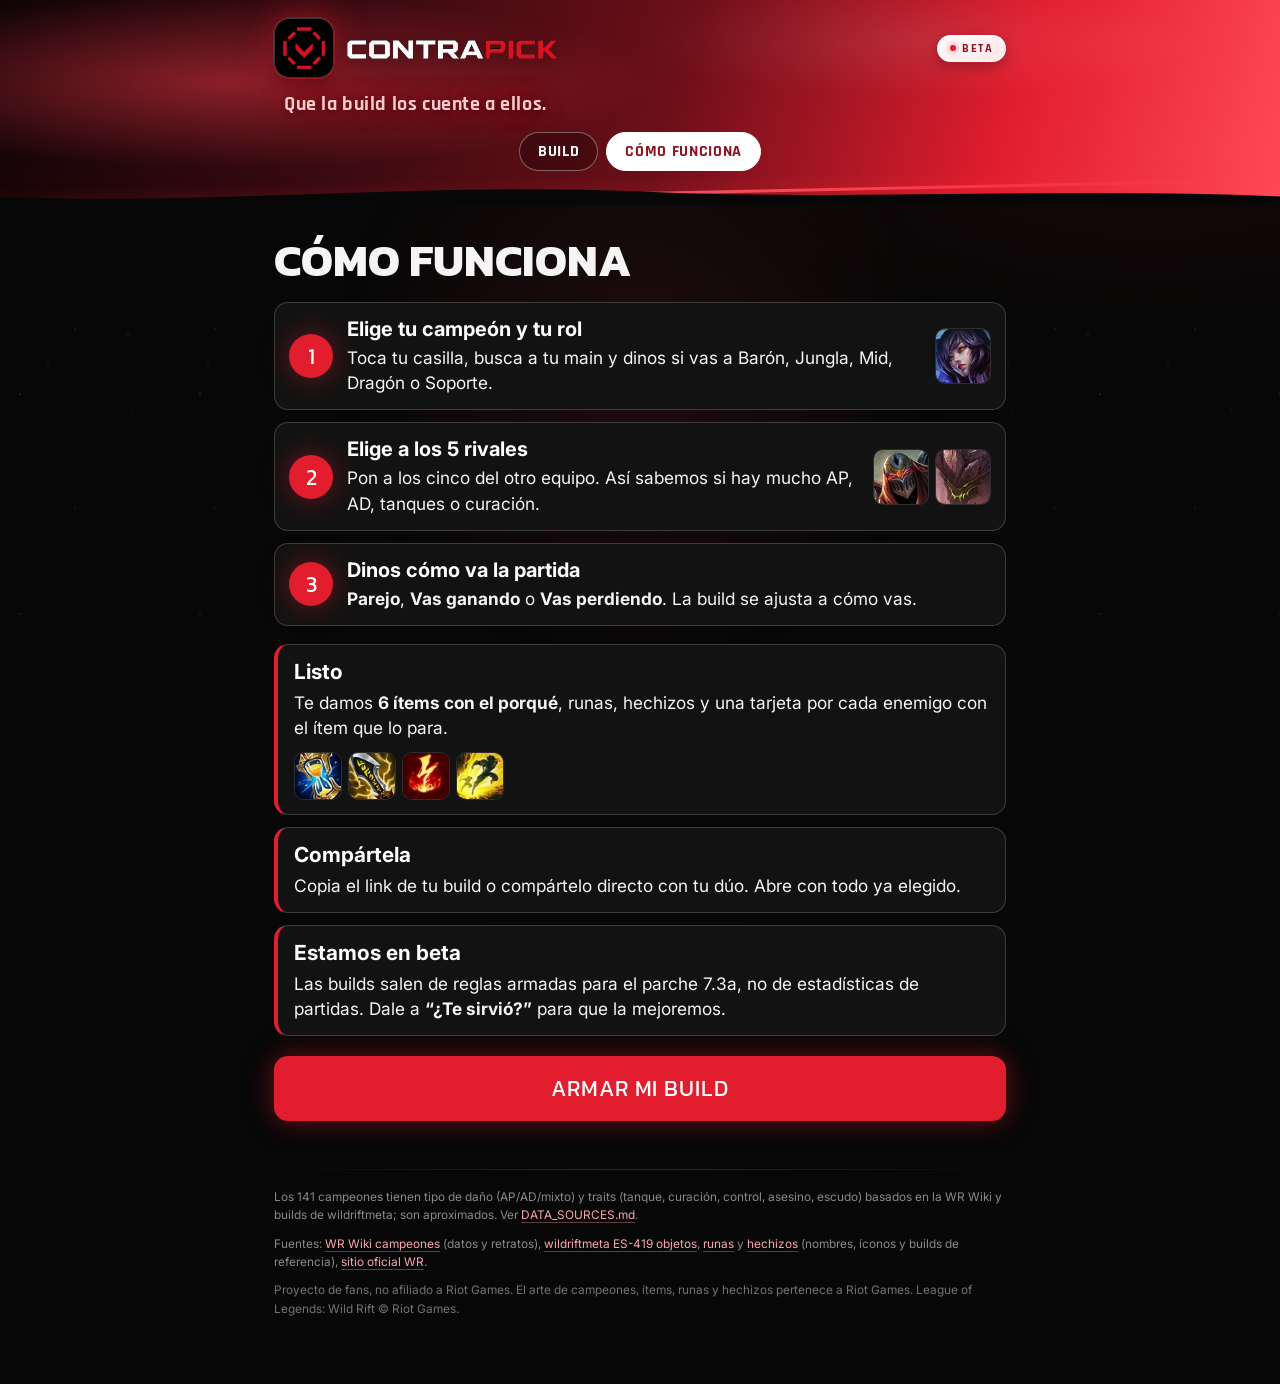
==== como-funciona.html @ b607a95c "Página Cómo funciona + tabs Build/Cómo funciona en el header (styles v=25)" ====
<!DOCTYPE html>
<html lang="es-MX">
<head>
  <meta charset="utf-8" />
  <meta name="viewport" content="width=device-width, initial-scale=1" />
  <meta name="description" content="Contrapick: builds, runas y hechizos según tus 5 enemigos. Proyecto de fans, no afiliado a Riot Games." />
  <meta name="theme-color" content="#070707" />
  <meta property="og:title" content="Contrapick — tu build contra los 5" />
  <meta property="og:description" content="Elige tu campeón y los 5 enemigos y te damos objetos, runas y hechizos explicados. Proyecto de fans, no afiliado a Riot Games." />
  <meta property="og:url" content="https://chicas16.github.io/contrapick/como-funciona.html" />
  <meta property="og:type" content="website" />
  <meta property="og:locale" content="es_MX" />
  <meta property="og:image" content="https://chicas16.github.io/contrapick/assets/og-image.png" />
  <meta property="og:image:width" content="1200" />
  <meta property="og:image:height" content="630" />
  <meta name="twitter:card" content="summary_large_image" />
  <meta name="twitter:title" content="Contrapick — tu build contra los 5" />
  <meta name="twitter:description" content="Elige tu campeón y los 5 enemigos y te damos objetos, runas y hechizos explicados. Proyecto de fans, no afiliado a Riot Games." />
  <meta name="twitter:image" content="https://chicas16.github.io/contrapick/assets/og-image.png" />
  <title>Cómo funciona — Contrapick</title>
  <link rel="icon" href="assets/icon-mira-32.png" type="image/png" sizes="32x32" />
  <link rel="apple-touch-icon" href="assets/icon-mira-180.png" sizes="180x180" />
  <link rel="icon" href="assets/icon-mira-512.png" type="image/png" sizes="512x512" />
  <link rel="stylesheet" href="styles.css?v=25" />
</head>
<body>
  <div class="ambient-bg" aria-hidden="true">
    <div class="ambient-bg__glow"></div>
    <div class="ambient-bg__grid"></div>
    <div class="ambient-bg__drift"></div>
  </div>
  <header class="site-header">
    <div class="wrap header-top">
      <a class="brand" href="./" aria-label="Contrapick inicio">
        <img class="brand-mark" src="assets/icon-mira-180.png" width="56" height="56" alt="" />
        <img class="brand-wordmark" src="assets/wordmark-contrapick.png" width="280" height="79" alt="CONTRAPICK" />
      </a>
      <span class="beta">beta</span>
    </div>
    <p class="wrap slogan">Que la build los cuente a ellos.</p>
    <nav class="wrap tabs" aria-label="Secciones">
      <a class="tab" href="index.html">Build</a>
      <a class="tab tab--active" href="como-funciona.html" aria-current="page">Cómo funciona</a>
    </nav>
    <div class="header-wave" aria-hidden="true"></div>
  </header>

  <div class="wrap">
    <main class="how">
      <h1 class="how__title">Cómo funciona</h1>

      <ol class="how__steps">
        <li class="how__step">
          <span class="how__num" aria-hidden="true">1</span>
          <div class="how__step-body">
            <h2 class="how__step-title">Elige tu campeón y tu rol</h2>
            <p class="how__step-text">Toca tu casilla, busca a tu main y dinos si vas a Barón, Jungla, Mid, Dragón o Soporte.</p>
          </div>
          <img class="how__img" src="assets/champions/ahri.webp" width="56" height="56" alt="Ahri" loading="lazy" />
        </li>
        <li class="how__step">
          <span class="how__num" aria-hidden="true">2</span>
          <div class="how__step-body">
            <h2 class="how__step-title">Elige a los 5 rivales</h2>
            <p class="how__step-text">Pon a los cinco del otro equipo. Así sabemos si hay mucho AP, AD, tanques o curación.</p>
          </div>
          <span class="how__imgs">
            <img class="how__img" src="assets/champions/zed.webp" width="56" height="56" alt="Zed" loading="lazy" />
            <img class="how__img" src="assets/champions/malphite.webp" width="56" height="56" alt="Malphite" loading="lazy" />
          </span>
        </li>
        <li class="how__step">
          <span class="how__num" aria-hidden="true">3</span>
          <div class="how__step-body">
            <h2 class="how__step-title">Dinos cómo va la partida</h2>
            <p class="how__step-text"><strong>Parejo</strong>, <strong>Vas ganando</strong> o <strong>Vas perdiendo</strong>. La build se ajusta a cómo vas.</p>
          </div>
        </li>
      </ol>

      <section class="how__block how__block--done" aria-labelledby="how-listo">
        <h2 id="how-listo" class="how__block-title">Listo</h2>
        <p>Te damos <strong>6 ítems con el porqué</strong>, runas, hechizos y una tarjeta por cada enemigo con el ítem que lo para.</p>
        <div class="how__icons">
          <img class="how__img" src="assets/items/zhonyas-hourglass.webp" width="48" height="48" alt="Reloj de Arena de Zhonya" loading="lazy" />
          <img class="how__img" src="assets/items/infinity-edge.webp" width="48" height="48" alt="Filo del Infinito" loading="lazy" />
          <img class="how__img" src="assets/runes/electrocute.webp" width="48" height="48" alt="Electrocutar" loading="lazy" />
          <img class="how__img" src="assets/spells/flash.webp" width="48" height="48" alt="Destello" loading="lazy" />
        </div>
      </section>

      <section class="how__block" aria-labelledby="how-share">
        <h2 id="how-share" class="how__block-title">Compártela</h2>
        <p>Copia el link de tu build o compártelo directo con tu dúo. Abre con todo ya elegido.</p>
      </section>

      <section class="how__block" aria-labelledby="how-beta">
        <h2 id="how-beta" class="how__block-title">Estamos en beta</h2>
        <p>Las builds salen de reglas armadas para el parche 7.3a, no de estadísticas de partidas. Dale a <strong>“¿Te sirvió?”</strong> para que la mejoremos.</p>
      </section>

      <a class="how__cta" href="index.html">Armar mi build</a>
    </main>

    <footer>
      <p>Los 141 campeones tienen tipo de daño (AP/AD/mixto) y traits (tanque, curación, control, asesino, escudo) basados en la WR Wiki y builds de wildriftmeta; son aproximados. Ver <a href="DATA_SOURCES.md">DATA_SOURCES.md</a>.</p>
      <p>Fuentes: <a href="https://wiki.leagueoflegends.com/en-us/WR:Champion" rel="noopener">WR Wiki campeones</a> (datos y retratos),
        <a href="https://www.wildriftmeta.com/es-419/items/" rel="noopener">wildriftmeta ES-419 objetos</a>, <a href="https://www.wildriftmeta.com/es-419/runes/" rel="noopener">runas</a> y <a href="https://www.wildriftmeta.com/es-419/summoner-spells/" rel="noopener">hechizos</a> (nombres, íconos y builds de referencia),
        <a href="https://wildrift.leagueoflegends.com/en-us/champions/" rel="noopener">sitio oficial WR</a>.</p>
      <p>Proyecto de fans, no afiliado a Riot Games. El arte de campeones, ítems, runas y hechizos pertenece a Riot Games. League of Legends: Wild Rift © Riot Games.</p>
    </footer>
  </div>
</body>
</html>
---- styles.css ----
@import url("https://fonts.googleapis.com/css2?family=Kanit:wght@600;700;800&family=Rajdhani:wght@600;700&family=Inter:wght@400;500;600;700&display=swap");

:root {
  --bg: #070707;
  --card: #121212;
  --card2: #1a1a1a;
  --ink: #f5f5f5;
  --muted: #a3a3a3;
  --red: #e11d2e;
  --red-bright: #ff3b4a;
  --red-deep: #8a1520;
  --red-darker: #5c0e16;
  --teal: #2dd4bf;
  --teal-dim: rgba(45, 212, 191, 0.35);
  --you: #e8f7f5;
  --line: rgba(255, 255, 255, 0.12);
  --line-strong: rgba(255, 255, 255, 0.18);
  --ap: #c4b5fd;
  --ad: #fdba74;
  --good: #34d399;
  --warn: #fbbf24;
  --radius: 14px;
  --glow-red: 0 0 28px rgba(225, 29, 46, 0.45);
  --font-display: "Rajdhani", "Segoe UI", system-ui, -apple-system, Roboto, sans-serif;
  --font-brand: "Kanit", "Segoe UI", system-ui, sans-serif;
  --font-body: "Inter", system-ui, -apple-system, "Segoe UI", Roboto, sans-serif;
  --font: var(--font-body);
}

* { box-sizing: border-box; }
[hidden] { display: none !important; }

html, body {
  margin: 0;
  padding: 0;
  background: #070707;
  color: var(--ink);
  font-family: var(--font-body);
  min-height: 100%;
  -webkit-font-smoothing: antialiased;
}
body {
  padding: 0;
  padding-bottom: 56px;
  background: transparent;
}

/* ---------- Fondo partículas (sutil, original, sin assets Riot) ---------- */
.ambient-bg {
  position: fixed;
  inset: 0;
  z-index: 0;
  pointer-events: none;
  overflow: hidden;
  background:
    radial-gradient(ellipse 90% 50% at 20% -5%, rgba(225, 29, 46, 0.16), transparent 55%),
    radial-gradient(ellipse 70% 45% at 90% 15%, rgba(90, 12, 24, 0.2), transparent 50%),
    #070707;
}
.ambient-bg__glow {
  position: absolute;
  width: 50vmax;
  height: 50vmax;
  left: 25%;
  top: 5%;
  border-radius: 50%;
  background: radial-gradient(circle, rgba(255, 59, 74, 0.1), transparent 68%);
  filter: blur(10px);
  animation: ambient-drift 9s ease-in-out infinite alternate;
}
.ambient-bg__grid { display: none; }
.ambient-bg__drift {
  position: absolute;
  inset: -10% 0 0;
  background-image:
    radial-gradient(circle, rgba(255, 255, 255, 0.55) 0 1.1px, transparent 1.6px),
    radial-gradient(circle, rgba(255, 80, 90, 0.55) 0 1.2px, transparent 1.8px),
    radial-gradient(circle, rgba(255, 200, 200, 0.4) 0 0.9px, transparent 1.4px),
    radial-gradient(circle, rgba(255, 59, 74, 0.45) 0 1px, transparent 1.5px),
    radial-gradient(circle, rgba(255, 255, 255, 0.35) 0 0.8px, transparent 1.3px);
  background-size:
    180px 220px,
    240px 280px,
    160px 200px,
    220px 260px,
    140px 180px;
  background-position:
    10% 20%,
    70% 40%,
    40% 70%,
    85% 15%,
    25% 85%;
  opacity: 0.35;
  animation: ambient-particles 10s linear infinite;
  mask-image: linear-gradient(180deg, rgba(0,0,0,0.85), rgba(0,0,0,0.35) 70%, transparent);
  -webkit-mask-image: linear-gradient(180deg, rgba(0,0,0,0.85), rgba(0,0,0,0.35) 70%, transparent);
}
@keyframes ambient-drift {
  from { transform: translate(-4%, -2%) scale(1); }
  to { transform: translate(6%, 5%) scale(1.1); }
}
@keyframes ambient-particles {
  from { background-position: 10% 20%, 70% 40%, 40% 70%, 85% 15%, 25% 85%; }
  to { background-position: 10% -40%, 70% 0%, 40% 20%, 85% -25%, 25% 35%; }
}
@media (prefers-reduced-motion: reduce) {
  .ambient-bg__glow,
  .ambient-bg__drift { animation: none; }
}
.site-header,
body > .wrap {
  position: relative;
  z-index: 1;
}

.wrap { max-width: 760px; margin: 0 auto; padding: 0 14px; }
button { font: inherit; color: inherit; }

/* ---------- Tipografía display (Rajdhani) ---------- */
.logo,
.site-header h1,
.site-header .beta,
.panel-title, .sec,
.field-label, .side-label,
.picker-target,
.role-btn,
.chip,
#btn-build,
.ghost,
.res-title,
.item-name,
.rune-name, .spell-name,
.kind,
.order,
.slogan {
  font-family: var(--font-display);
  font-weight: 700;
}

/* ---------- Header: glow + wave + diagonal accent ---------- */
.site-header {
  position: relative;
  padding: 18px 0 34px;
  margin-bottom: 10px;
  overflow: hidden;
  background:
    linear-gradient(105deg, #120406 0%, #3a0a10 28%, #6b0f18 52%, var(--red) 78%, #ff4a58 100%);
  isolation: isolate;
}
.site-header::before {
  content: "";
  position: absolute;
  inset: 0;
  background:
    radial-gradient(ellipse 55% 70% at 18% 40%, rgba(255, 59, 74, 0.45), transparent 60%),
    radial-gradient(ellipse 40% 50% at 72% 20%, rgba(255, 255, 255, 0.08), transparent 55%);
  pointer-events: none;
  z-index: 0;
}
/* Soft diagonal accent bar */
.site-header::after {
  content: "";
  position: absolute;
  left: -8%;
  right: -8%;
  bottom: 10px;
  height: 3px;
  background: linear-gradient(90deg, transparent, rgba(255, 201, 206, 0.55), var(--red-bright), transparent);
  transform: rotate(-1.2deg);
  box-shadow: 0 0 18px rgba(255, 59, 74, 0.55);
  pointer-events: none;
  z-index: 1;
}
/* Wave bottom */
.site-header .header-wave {
  position: absolute;
  left: 0;
  right: 0;
  bottom: -1px;
  height: 24px;
  background: url("data:image/svg+xml,%3Csvg xmlns='http://www.w3.org/2000/svg' viewBox='0 0 1440 40' preserveAspectRatio='none'%3E%3Cpath fill='%23070707' d='M0,24 C240,40 480,0 720,16 C960,32 1200,8 1440,24 L1440,40 L0,40 Z'/%3E%3C/svg%3E") center / 100% 100% no-repeat;
  pointer-events: none;
  z-index: 2;
}
.site-header .wrap { position: relative; z-index: 3; }

.header-top {
  display: flex;
  align-items: center;
  justify-content: space-between;
  gap: 12px;
}
.brand {
  display: inline-flex;
  align-items: center;
  gap: 12px;
  text-decoration: none;
  margin: 0;
  min-width: 0;
}
.brand-mark {
  display: block;
  height: 60px;
  width: 60px;
  object-fit: contain;
  border-radius: 16px;
  flex-shrink: 0;
  background: #070707;
  border: 1px solid rgba(255, 255, 255, 0.2);
  box-shadow:
    0 0 0 1px rgba(225, 29, 46, 0.35),
    0 0 32px rgba(225, 29, 46, 0.55),
    0 8px 20px rgba(0, 0, 0, 0.45);
  transition: box-shadow 0.2s ease, transform 0.2s ease;
}
.brand:hover .brand-mark,
.brand:focus-visible .brand-mark {
  box-shadow:
    0 0 0 1px rgba(255, 59, 74, 0.55),
    0 0 40px rgba(255, 59, 74, 0.7),
    0 8px 22px rgba(0, 0, 0, 0.5);
  transform: translateY(-1px);
}
.brand-wordmark {
  display: block;
  height: clamp(44px, 11vw, 60px);
  width: auto;
  max-width: min(340px, 70vw);
  object-fit: contain;
  filter: drop-shadow(0 2px 10px rgba(0, 0, 0, 0.45));
}

.tagline, .disclaimer-inline { display: none; }

.site-header .beta {
  display: inline-flex;
  align-items: center;
  gap: 6px;
  background: linear-gradient(135deg, #fff 0%, #ffe4e6 100%);
  color: var(--red-deep);
  border: 1px solid rgba(255, 255, 255, 0.85);
  border-radius: 999px;
  font-size: 0.72rem;
  padding: 5px 12px;
  letter-spacing: 0.12em;
  text-transform: uppercase;
  box-shadow:
    0 0 0 1px rgba(225, 29, 46, 0.2),
    0 4px 14px rgba(0, 0, 0, 0.28),
    inset 0 1px 0 rgba(255, 255, 255, 0.9);
}
.site-header .beta::before {
  content: "";
  width: 6px;
  height: 6px;
  border-radius: 50%;
  background: var(--red);
  box-shadow: 0 0 8px var(--red-bright);
}

.slogan {
  display: block !important;
  margin: 14px auto 0;
  max-width: 720px;
  padding: 0 4px;
  color: #ffc9ce;
  font-size: clamp(1rem, 3.8vw, 1.22rem);
  letter-spacing: 0.03em;
  text-transform: none;
  line-height: 1.35;
  text-shadow: 0 0 24px rgba(225, 29, 46, 0.55), 0 2px 8px rgba(0, 0, 0, 0.45);
}

.logo {
  margin: 0;
  font-size: 1.3rem;
  letter-spacing: 0.08em;
  text-transform: uppercase;
}
.logo .mx { color: #ffc9ce; }
.site-header h1 {
  font-size: 1.95rem;
  line-height: 1.05;
  margin: 12px 0 6px;
  letter-spacing: 0.01em;
  text-transform: uppercase;
}
.lead, .disclaimer {
  color: rgba(255, 255, 255, 0.82);
  font-size: 0.92rem;
  line-height: 1.45;
  margin: 8px 0;
}
.disclaimer { font-size: 0.78rem; color: rgba(255, 255, 255, 0.65); }

/* ---------- Panels: depth + red top accent ---------- */
.panel {
  position: relative;
  background:
    linear-gradient(180deg, rgba(255, 255, 255, 0.03), transparent 28%),
    linear-gradient(180deg, #1c1416 0%, var(--card) 42%, #0e0e0e 100%);
  border: 1px solid var(--line-strong);
  border-radius: var(--radius);
  padding: 16px 14px 14px;
  margin-top: 16px;
  box-shadow:
    0 14px 36px rgba(0, 0, 0, 0.6),
    inset 0 1px 0 rgba(255, 255, 255, 0.06),
    inset 0 0 40px rgba(225, 29, 46, 0.04);
  overflow: hidden;
}
.panel::before {
  content: "";
  position: absolute;
  left: 12px;
  right: 12px;
  top: 0;
  height: 3px;
  border-radius: 0 0 4px 4px;
  background: linear-gradient(90deg, transparent, var(--red-bright), var(--red), transparent);
  box-shadow: 0 0 14px rgba(225, 29, 46, 0.55);
  pointer-events: none;
}
.panel-title, .sec {
  font-size: 1.08rem;
  text-transform: uppercase;
  letter-spacing: 0.12em;
  color: var(--red-bright);
  margin: 0 0 12px;
  text-shadow: 0 0 18px rgba(225, 29, 46, 0.35);
}
.sec { margin: 20px 0 10px; }
.field-label, .side-label {
  font-size: 0.82rem;
  color: #c4c4c4;
  margin: 14px 0 8px;
  letter-spacing: 0.1em;
  text-transform: uppercase;
}
.side-label { margin-top: 0; }

/* ---------- Draft / champion slots ---------- */
.draft {
  display: grid;
  grid-template-columns: 96px 1fr;
  gap: 14px;
  align-items: start;
}
.enemy-slots {
  display: grid;
  grid-template-columns: repeat(5, 1fr);
  gap: 6px;
}
.slot {
  position: relative;
  display: flex;
  flex-direction: column;
  align-items: center;
  gap: 5px;
  background:
    linear-gradient(180deg, #161010 0%, #0a0a0a 100%);
  border: 1px solid var(--line);
  border-radius: 14px;
  padding: 8px 4px 7px;
  cursor: pointer;
  min-height: 94px;
  min-width: 0;
  transition: border-color 0.15s ease, box-shadow 0.15s ease, background 0.15s ease;
}
.slot:hover {
  border-color: rgba(255, 255, 255, 0.22);
  box-shadow: 0 6px 18px rgba(0, 0, 0, 0.45);
}
.slot-me {
  width: 96px;
  min-height: 128px;
  border-color: rgba(45, 212, 191, 0.45);
  box-shadow:
    inset 0 0 24px rgba(45, 212, 191, 0.08),
    0 0 0 1px rgba(45, 212, 191, 0.12);
}
.slot-me:hover {
  border-color: var(--teal);
  box-shadow:
    inset 0 0 28px rgba(45, 212, 191, 0.12),
    0 0 18px rgba(45, 212, 191, 0.2);
}
.side-enemy .slot {
  border-color: rgba(225, 29, 46, 0.28);
}
.side-enemy .slot:hover {
  border-color: rgba(225, 29, 46, 0.55);
}
.slot.active {
  outline: 2px solid var(--red-bright);
  outline-offset: 2px;
  background: #1a0a0c;
  border-color: var(--red);
  box-shadow: var(--glow-red);
}
.slot-me.active {
  outline-color: var(--teal);
  border-color: var(--teal);
  box-shadow: 0 0 22px rgba(45, 212, 191, 0.35);
}
.side-enemy .slot.filled {
  border-color: rgba(225, 29, 46, 0.65);
  box-shadow: inset 0 0 20px rgba(225, 29, 46, 0.12);
}
.slot-me.filled {
  border-color: rgba(45, 212, 191, 0.65);
}

.slot-empty {
  display: grid;
  place-items: center;
  width: 50px;
  height: 50px;
  clip-path: polygon(50% 0%, 93% 25%, 93% 75%, 50% 100%, 7% 75%, 7% 25%);
  background:
    linear-gradient(var(--bg), var(--bg)) padding-box,
    linear-gradient(135deg, rgba(255, 255, 255, 0.28), rgba(255, 255, 255, 0.06)) border-box;
  border: 1.5px dashed rgba(255, 255, 255, 0.32);
  border-radius: 0;
  color: var(--muted);
  font-size: 1.35rem;
  font-weight: 600;
  box-shadow: inset 0 0 12px rgba(255, 255, 255, 0.04);
}
.slot-me .slot-empty {
  width: 74px;
  height: 74px;
  border-color: rgba(45, 212, 191, 0.45);
  color: #99f6e4;
  background:
    linear-gradient(#0c1211, #0c1211) padding-box,
    linear-gradient(135deg, rgba(45, 212, 191, 0.5), rgba(45, 212, 191, 0.12)) border-box;
}
.side-enemy .slot-empty {
  border-color: rgba(225, 29, 46, 0.4);
  color: #fca5a5;
  background:
    linear-gradient(#12080a, #12080a) padding-box,
    linear-gradient(135deg, rgba(225, 29, 46, 0.45), rgba(225, 29, 46, 0.1)) border-box;
}

.slot-img {
  width: 50px;
  height: 50px;
  object-fit: cover;
  display: block;
  clip-path: polygon(50% 0%, 93% 25%, 93% 75%, 50% 100%, 7% 75%, 7% 25%);
  border-radius: 0;
  box-shadow: 0 0 0 1.5px rgba(225, 29, 46, 0.55), 0 4px 12px rgba(0, 0, 0, 0.45);
}
.slot-me .slot-img {
  width: 74px;
  height: 74px;
  box-shadow: 0 0 0 2px rgba(45, 212, 191, 0.65), 0 0 16px rgba(45, 212, 191, 0.25);
}
.side-enemy .slot-img {
  box-shadow: 0 0 0 1.5px rgba(225, 29, 46, 0.7), 0 0 14px rgba(225, 29, 46, 0.28);
}
.slot-name {
  font-size: 0.68rem;
  line-height: 1.15;
  text-align: center;
  max-width: 100%;
  overflow: hidden;
  text-overflow: ellipsis;
  white-space: nowrap;
}
.slot-me .slot-name { font-size: 0.82rem; font-weight: 600; }
.muted { color: var(--muted); }
.slot .dmg { position: absolute; top: 4px; right: 4px; z-index: 1; }

.dmg {
  display: inline-block;
  font-size: 0.6rem;
  font-weight: 700;
  padding: 1px 5px;
  border-radius: 6px;
  background: #222;
  border: 1px solid #444;
  line-height: 1.3;
}
.dmg-AP { color: #ddd6fe; background: #2e1f57; border-color: #5b3fa8; }
.dmg-AD { color: #fed7aa; background: #4a2410; border-color: #9a4a1c; }
.dmg-mixto { color: #fde68a; background: #3d3210; border-color: #8a7020; }

/* ---------- Roles (pills) ---------- */
.roles {
  display: flex;
  flex-wrap: wrap;
  gap: 8px;
}
.role-btn {
  background: rgba(255, 255, 255, 0.03);
  border: 1px solid var(--line);
  border-radius: 999px;
  padding: 9px 15px;
  font-size: 0.95rem;
  letter-spacing: 0.06em;
  text-transform: uppercase;
  cursor: pointer;
  position: relative;
  color: #c8c8c8;
  box-shadow: inset 0 1px 0 rgba(255, 255, 255, 0.04);
  transition: background 0.15s ease, color 0.15s ease, border-color 0.15s ease, box-shadow 0.15s ease;
}
.role-btn:hover {
  color: #fff;
  border-color: rgba(255, 255, 255, 0.28);
  background: rgba(255, 255, 255, 0.06);
}
.role-btn.suggested::after {
  content: "";
  position: absolute;
  top: 6px;
  right: 8px;
  width: 6px;
  height: 6px;
  border-radius: 50%;
  background: var(--warn);
  box-shadow: 0 0 6px rgba(251, 191, 36, 0.7);
}
.role-btn.on {
  background: linear-gradient(135deg, var(--red-bright), var(--red-deep));
  border-color: var(--red-bright);
  color: #fff;
  box-shadow:
    0 0 0 1px rgba(255, 59, 74, 0.35),
    0 6px 20px rgba(225, 29, 46, 0.55),
    inset 0 1px 0 rgba(255, 255, 255, 0.2);
}

/* ---------- Picker ---------- */
.picker {
  margin-top: 14px;
  background: linear-gradient(180deg, #121010, #0a0a0a);
  border: 1px solid var(--line);
  border-radius: 14px;
  padding: 12px;
  box-shadow: inset 0 0 28px rgba(0, 0, 0, 0.35);
}
.picker-head {
  display: flex;
  justify-content: space-between;
  align-items: center;
  margin-bottom: 8px;
}
.picker-target { font-size: 1.08rem; letter-spacing: 0.03em; }
.link-btn {
  background: none;
  border: none;
  color: #fca5a5;
  cursor: pointer;
  font-size: 0.82rem;
  padding: 4px;
}
.link-btn:hover { color: #fecaca; text-decoration: underline; }
#search {
  width: 100%;
  font: inherit;
  border-radius: 10px;
  border: 1px solid var(--line);
  background: var(--card2);
  color: var(--ink);
  padding: 12px 14px;
}
#search:focus {
  outline: none;
  border-color: var(--red);
  box-shadow: 0 0 0 3px rgba(225, 29, 46, 0.28);
}
.filters {
  display: flex;
  gap: 6px;
  overflow-x: auto;
  padding: 8px 0 4px;
  scrollbar-width: none;
}
.filters::-webkit-scrollbar { display: none; }
.chip {
  flex: 0 0 auto;
  background: var(--card2);
  border: 1px solid var(--line);
  border-radius: 999px;
  padding: 5px 12px;
  font-size: 0.88rem;
  letter-spacing: 0.04em;
  cursor: pointer;
  color: var(--muted);
  transition: background 0.15s ease, color 0.15s ease, border-color 0.15s ease;
}
.chip:hover { color: #fff; border-color: rgba(255, 255, 255, 0.25); }
.chip.on {
  background: linear-gradient(135deg, var(--red-bright), var(--red));
  border-color: var(--red);
  color: #fff;
  box-shadow: 0 4px 12px rgba(225, 29, 46, 0.4);
}
.grid {
  display: grid;
  grid-template-columns: repeat(auto-fill, minmax(58px, 1fr));
  gap: 6px;
  max-height: 340px;
  overflow-y: auto;
  padding: 4px 2px 2px;
  margin-top: 4px;
  overscroll-behavior: contain;
}
.pick {
  display: flex;
  flex-direction: column;
  align-items: center;
  gap: 3px;
  background: none;
  border: 1px solid transparent;
  border-radius: 10px;
  padding: 4px 2px;
  cursor: pointer;
  min-width: 0;
  transition: background 0.12s ease, border-color 0.12s ease;
}
.pick:hover:not(:disabled),
.pick:focus-visible {
  background: var(--card2);
  border-color: var(--line);
}
.pick.selected {
  border-color: var(--red-bright);
  background: #1a0a0c;
  box-shadow: 0 0 12px rgba(225, 29, 46, 0.3);
}
.pick:disabled { opacity: 0.3; cursor: not-allowed; }
.pick-img {
  width: 52px;
  height: 52px;
  border-radius: 10px;
  object-fit: cover;
  display: block;
  border: 1px solid var(--line);
}
.pick-name {
  font-size: 0.64rem;
  color: var(--muted);
  max-width: 100%;
  text-align: center;
  overflow: hidden;
  text-overflow: ellipsis;
  white-space: nowrap;
}
.grid-empty {
  color: var(--muted);
  font-size: 0.85rem;
  text-align: center;
}

/* Fallback initials */
span.fallback {
  display: grid;
  place-items: center;
  font-weight: 700;
  color: #fecaca;
  background: linear-gradient(135deg, #3a1018, #5c0e16);
  border-radius: 10px;
  letter-spacing: 0.04em;
}
.fallback.pick-img { font-size: 0.9rem; }
.fallback.item-img,
.fallback.bb-img { font-size: 0.8rem; border-radius: 8px; }
.fallback.slot-img {
  border-radius: 0;
  clip-path: polygon(50% 0%, 93% 25%, 93% 75%, 50% 100%, 7% 75%, 7% 25%);
}

/* ---------- Acciones / CTA ---------- */
.actions {
  display: grid;
  grid-template-columns: 1fr auto;
  gap: 10px;
  margin-top: 16px;
}
#btn-build {
  background: linear-gradient(135deg, #ff5a66 0%, var(--red-bright) 35%, var(--red) 70%, var(--red-deep) 100%);
  border: 1px solid rgba(255, 255, 255, 0.18);
  border-radius: 14px;
  font-size: clamp(1.05rem, 3.5vw, 1.22rem);
  letter-spacing: 0.1em;
  text-transform: uppercase;
  cursor: pointer;
  padding: 15px 16px;
  color: #fff;
  box-shadow:
    0 10px 28px rgba(225, 29, 46, 0.55),
    inset 0 1px 0 rgba(255, 255, 255, 0.25);
  transition: transform 0.12s ease, box-shadow 0.15s ease, filter 0.15s ease;
}
#btn-build:hover {
  filter: brightness(1.08);
  box-shadow:
    0 0 28px rgba(255, 59, 74, 0.65),
    0 12px 32px rgba(225, 29, 46, 0.6),
    inset 0 1px 0 rgba(255, 255, 255, 0.3);
}
#btn-build:active { transform: scale(0.985); }
.ghost {
  background: transparent;
  border: 1px solid var(--line-strong);
  border-radius: 12px;
  padding: 0 16px;
  font-size: 0.95rem;
  letter-spacing: 0.05em;
  text-transform: uppercase;
  cursor: pointer;
  color: #c4c4c4;
  transition: border-color 0.15s ease, color 0.15s ease, background 0.15s ease;
}
.ghost:hover {
  color: #fff;
  border-color: rgba(255, 255, 255, 0.3);
  background: rgba(255, 255, 255, 0.04);
}
button:focus-visible {
  outline: 2px solid var(--red-bright);
  outline-offset: 2px;
}

#error {
  margin-top: 12px;
  color: #fecaca;
  background: #3b1515;
  border: 1px solid #7f1d1d;
  border-radius: 10px;
  padding: 10px 12px;
  font-size: 0.9rem;
}

/* ---------- Resultado ---------- */
.res-head {
  display: flex;
  gap: 12px;
  align-items: center;
}
.res-champ {
  width: 60px;
  height: 60px;
  border-radius: 14px;
  border: 2px solid var(--teal);
  object-fit: cover;
  box-shadow: 0 0 18px rgba(45, 212, 191, 0.35), 0 4px 16px rgba(0, 0, 0, 0.4);
}
.res-title { font-size: 1.42rem; letter-spacing: 0.03em; line-height: 1.1; }
.res-sub { color: var(--muted); font-size: 0.85rem; }

.buildbar {
  display: grid;
  grid-template-columns: repeat(6, 1fr);
  gap: 6px;
  margin: 14px 0 12px;
  background: linear-gradient(180deg, #141010, #0a0a0a);
  border: 1px solid var(--line);
  border-radius: 14px;
  padding: 10px;
  box-shadow: inset 0 0 24px rgba(0, 0, 0, 0.35);
}
.bb-slot { position: relative; aspect-ratio: 1; }
.bb-img {
  width: 100%;
  height: 100%;
  border-radius: 8px;
  border: 1px solid var(--line);
  object-fit: cover;
  display: block;
}
.bb-boots .bb-img { border-color: var(--red-bright); }
.bb-core .bb-img { border-color: var(--red); }
.bb-sit .bb-img { border-color: var(--red-deep); }
.order {
  position: absolute;
  left: -4px;
  top: -4px;
  background: var(--bg);
  border: 1px solid var(--red-bright);
  color: var(--red-bright);
  font-size: 0.72rem;
  border-radius: 999px;
  min-width: 17px;
  height: 17px;
  display: grid;
  place-items: center;
  padding: 0 3px;
}

.summary {
  background: linear-gradient(135deg, #1a0c0e, #12080a);
  border: 1px solid rgba(225, 29, 46, 0.3);
  border-radius: 12px;
  padding: 12px 14px;
  color: #e8d0d3;
  font-size: 0.9rem;
  box-shadow: inset 0 0 20px rgba(225, 29, 46, 0.06);
}
.enemy-read {
  display: grid;
  grid-template-columns: 1fr;
  gap: 6px;
  margin-top: 10px;
}
@media (min-width: 560px) {
  .enemy-read { grid-template-columns: 1fr 1fr; }
}
.er {
  display: flex;
  gap: 8px;
  align-items: center;
  background: var(--card2);
  border: 1px solid var(--line);
  border-radius: 10px;
  padding: 6px;
}
.er-img {
  width: 36px;
  height: 36px;
  border-radius: 8px;
  object-fit: cover;
  flex: 0 0 auto;
  border: 1px solid rgba(225, 29, 46, 0.4);
}
.fallback.er-img { font-size: 0.7rem; }
.er-name { font-size: 0.82rem; font-weight: 600; }
.er-tags { display: flex; flex-wrap: wrap; gap: 3px; margin-top: 2px; }
.tbadge {
  font-size: 0.62rem;
  color: var(--muted);
  background: #0c0c0c;
  border: 1px solid var(--line);
  border-radius: 6px;
  padding: 1px 5px;
}

/* Tier-style result cards */
.item-list {
  list-style: none;
  margin: 0;
  padding: 0;
  display: grid;
  gap: 10px;
}
.item-row {
  position: relative;
  display: flex;
  gap: 12px;
  align-items: flex-start;
  background:
    linear-gradient(90deg, rgba(225, 29, 46, 0.08), transparent 28%),
    linear-gradient(180deg, #1a1415, var(--card));
  border: 1px solid var(--line-strong);
  border-radius: 14px;
  padding: 12px 12px 12px 18px;
  overflow: hidden;
  box-shadow:
    0 10px 26px rgba(0, 0, 0, 0.45),
    inset 0 1px 0 rgba(255, 255, 255, 0.05);
}
.item-row::before {
  content: "";
  position: absolute;
  left: 0;
  top: 0;
  bottom: 0;
  width: 5px;
  background: var(--red);
  box-shadow: 0 0 12px rgba(225, 29, 46, 0.5);
}
.item-boots::before { background: var(--red-bright); }
.item-core::before { background: var(--red); }
.item-sit::before { background: var(--red-deep); }

.item-icon-wrap { position: relative; flex: 0 0 auto; }
.item-img {
  width: 52px;
  height: 52px;
  border-radius: 10px;
  border: 1px solid var(--line);
  object-fit: cover;
  display: block;
  box-shadow: 0 4px 12px rgba(0, 0, 0, 0.4);
}
.item-boots .item-img { border-color: var(--red-bright); }
.item-core .item-img { border-color: var(--red); }
.item-sit .item-img { border-color: var(--red-deep); }
.item-body { min-width: 0; flex: 1; }
.item-head {
  display: flex;
  justify-content: space-between;
  gap: 8px;
  align-items: baseline;
}
.item-name { font-size: 1.12rem; letter-spacing: 0.02em; line-height: 1.15; }
.kind {
  font-size: 0.74rem;
  text-transform: uppercase;
  letter-spacing: 0.08em;
  color: var(--muted);
  white-space: nowrap;
}
.kind-core { color: var(--red-bright); }
.kind-boots { color: #fda4af; }
.kind-sit { color: #f87171; }
.item-tag { color: var(--muted); font-size: 0.76rem; margin-top: 1px; }
.item-reason {
  margin: 6px 0 0;
  font-size: 0.88rem;
  color: #e0e0e0;
  line-height: 1.4;
}
.hint { color: var(--muted); font-size: 0.76rem; margin-top: 14px; }

/* ---------- Footer ---------- */
footer {
  margin-top: 32px;
  padding: 18px 0 10px;
  border-top: 1px solid transparent;
  border-image: linear-gradient(90deg, transparent, rgba(225, 29, 46, 0.45), transparent) 1;
  color: #8a8a8a;
  font-size: 0.74rem;
  line-height: 1.55;
}
footer p { margin: 0 0 10px; }
footer p:last-child { margin-bottom: 0; color: #737373; }
footer a {
  color: #fda4af;
  text-decoration: none;
  border-bottom: 1px solid rgba(253, 164, 175, 0.35);
}
footer a:hover { color: #fecaca; border-bottom-color: #fecaca; }

@media (max-width: 380px) {
  .draft { grid-template-columns: 1fr; }
  .slot-me {
    width: 100%;
    flex-direction: row;
    min-height: 0;
    justify-content: flex-start;
    padding: 10px;
    gap: 12px;
  }
  .slot-me .slot-name { font-size: 0.95rem; }
  .slot-me .slot-empty,
  .slot-me .slot-img {
    width: 64px;
    height: 64px;
  }
  .role-btn { font-size: 0.88rem; padding: 8px 12px; }
  .actions { grid-template-columns: 1fr; }
  .ghost { padding: 12px 14px; }
}

/* ---------- Runas y hechizos ---------- */
.rs-grid {
  display: grid;
  grid-template-columns: 1fr;
  gap: 14px;
  margin-top: 14px;
}
@media (min-width: 560px) {
  .rs-grid { grid-template-columns: 1.15fr 0.85fr; align-items: start; }
}
.rs-col .sec { margin-top: 0; }

.runes {
  list-style: none;
  margin: 0;
  padding: 0;
  display: grid;
  grid-template-columns: repeat(3, minmax(0, 1fr));
  gap: 8px;
}
.rune {
  position: relative;
  display: flex;
  gap: 10px;
  align-items: flex-start;
  background:
    linear-gradient(90deg, rgba(225, 29, 46, 0.07), transparent 30%),
    linear-gradient(180deg, #1a1415, var(--card));
  border: 1px solid var(--line-strong);
  border-radius: 14px;
  padding: 10px 10px 10px 16px;
  overflow: hidden;
  box-shadow: 0 8px 22px rgba(0, 0, 0, 0.4);
  min-width: 0;
}
.rune::before {
  content: "";
  position: absolute;
  left: 0;
  top: 0;
  bottom: 0;
  width: 5px;
  background: var(--red-deep);
}

.rune-keystone {
  grid-column: 1 / -1;
  background: linear-gradient(135deg, #1a0a0c 0%, var(--card) 55%);
  border-color: rgba(225, 29, 46, 0.55);
  box-shadow: 0 8px 28px rgba(225, 29, 46, 0.28), 0 8px 22px rgba(0, 0, 0, 0.45);
  padding: 12px 12px 12px 18px;
  gap: 12px;
}
.rune-keystone::before { background: var(--red-bright); width: 6px; }
.rune-keystone .rune-img {
  width: 56px;
  height: 56px;
  border-color: var(--red-bright);
  box-shadow: 0 0 0 1px rgba(225, 29, 46, 0.35), 0 4px 14px rgba(225, 29, 46, 0.35);
}
.rune-keystone .rune-name {
  font-size: 1.18rem;
  color: #fff;
}
.rune-keystone .kind-rune {
  color: var(--red-bright);
  background: rgba(225, 29, 46, 0.16);
  border: 1px solid rgba(225, 29, 46, 0.45);
  border-radius: 999px;
  padding: 2px 8px;
  font-size: 0.72rem;
}

.rune-minor {
  flex-direction: column;
  align-items: stretch;
  gap: 6px;
  padding: 8px 8px 8px 14px;
}
.rune-minor::before { background: var(--red); }
.rune-minor .rune-icon-wrap {
  display: flex;
  justify-content: center;
}
.rune-minor .rune-img {
  width: 40px;
  height: 40px;
  border-color: rgba(225, 29, 46, 0.45);
}
.rune-minor .rune-head {
  flex-direction: column;
  align-items: flex-start;
  gap: 2px;
}
.rune-minor .rune-name {
  font-size: 0.92rem;
  color: #f5f5f5;
}
.rune-minor .kind-rune {
  color: #fda4af;
  font-size: 0.68rem;
}
.rune-minor .rune-tag { font-size: 0.68rem; }
.rune-minor .rune-reason {
  font-size: 0.74rem;
  color: #d4d4d4;
  display: -webkit-box;
  -webkit-line-clamp: 4;
  -webkit-box-orient: vertical;
  overflow: hidden;
}

.rune-icon-wrap { position: relative; flex: 0 0 auto; }
.rune-img {
  width: 48px;
  height: 48px;
  border-radius: 8px;
  border: 1px solid var(--line);
  object-fit: cover;
  display: block;
  background: #0c0c0c;
}
.fallback.rune-img {
  display: grid;
  place-items: center;
  font-size: 0.7rem;
  background: linear-gradient(135deg, #3a1018, #5c0e16);
  color: #fecaca;
}
.rune-body { min-width: 0; flex: 1; }
.rune-head {
  display: flex;
  justify-content: space-between;
  gap: 8px;
  align-items: baseline;
}
.rune-name {
  font-size: 1.08rem;
  letter-spacing: 0.02em;
  line-height: 1.15;
  color: var(--ink);
}
.kind-rune {
  font-size: 0.74rem;
  text-transform: uppercase;
  letter-spacing: 0.08em;
  color: var(--red-bright);
  white-space: nowrap;
}
.rune-tag {
  color: var(--muted);
  font-size: 0.74rem;
  margin-top: 1px;
}
.rune-reason {
  margin: 6px 0 0;
  font-size: 0.86rem;
  color: #e8e8e8;
  line-height: 1.4;
}

.spells {
  list-style: none;
  margin: 0;
  padding: 0;
  display: grid;
  grid-template-columns: 1fr 1fr;
  gap: 8px;
}
.spell {
  position: relative;
  display: flex;
  flex-direction: column;
  align-items: center;
  text-align: center;
  gap: 6px;
  background:
    linear-gradient(180deg, #1a1415, var(--card));
  border: 1px solid var(--line-strong);
  border-radius: 14px;
  padding: 12px 8px 10px;
  overflow: hidden;
  box-shadow: 0 8px 22px rgba(0, 0, 0, 0.4);
  min-width: 0;
}
.spell::before {
  content: "";
  position: absolute;
  left: 0;
  right: 0;
  top: 0;
  height: 3px;
  background: linear-gradient(90deg, var(--red-bright), var(--red));
  box-shadow: 0 0 10px rgba(225, 29, 46, 0.45);
}
.spell-icon-wrap { flex: 0 0 auto; }
.spell-img {
  width: 48px;
  height: 48px;
  border-radius: 10px;
  border: 1px solid rgba(225, 29, 46, 0.5);
  object-fit: cover;
  display: block;
  background: #0c0c0c;
  box-shadow: 0 4px 12px rgba(225, 29, 46, 0.25);
}
.fallback.spell-img {
  display: grid;
  place-items: center;
  font-size: 0.7rem;
  background: linear-gradient(135deg, #3a1018, #5c0e16);
  color: #fecaca;
}
.spell-body { min-width: 0; width: 100%; }
.spell-head {
  display: flex;
  justify-content: center;
  gap: 4px;
  align-items: baseline;
}
.spell-name {
  font-size: 1rem;
  letter-spacing: 0.03em;
  line-height: 1.15;
  color: #fff;
  text-transform: uppercase;
}
.spell-tag {
  color: var(--muted);
  font-size: 0.7rem;
  margin-top: 2px;
}
.spell-reason {
  margin: 4px 0 0;
  font-size: 0.74rem;
  color: #d4d4d4;
  line-height: 1.35;
  display: -webkit-box;
  -webkit-line-clamp: 3;
  -webkit-box-orient: vertical;
  overflow: hidden;
}

@media (max-width: 420px) {
  .runes { grid-template-columns: 1fr; }
  .rune-minor {
    flex-direction: row;
    align-items: flex-start;
    gap: 10px;
  }
  .rune-minor .rune-icon-wrap { justify-content: flex-start; }
  .rune-minor .rune-head {
    flex-direction: row;
    justify-content: space-between;
    width: 100%;
    align-items: baseline;
  }
  .rune-minor .rune-reason { -webkit-line-clamp: 3; }
  .spells { grid-template-columns: 1fr 1fr; gap: 6px; }
  .spell-name { font-size: 0.88rem; }
}

/* ---------- Estado de la partida ---------- */
.estado {
  display: grid;
  grid-template-columns: repeat(3, minmax(0, 1fr));
  gap: 8px;
  margin: 0 0 14px;
  padding: 6px;
  background: #0a0a0a;
  border: 1px solid var(--line);
  border-radius: 14px;
  box-shadow: inset 0 0 20px rgba(0, 0, 0, 0.35);
}
.estado-btn {
  appearance: none;
  -webkit-appearance: none;
  background: transparent;
  border: 1px solid transparent;
  border-radius: 10px;
  padding: 11px 8px;
  font-family: var(--font-display);
  font-weight: 700;
  font-size: 0.78rem;
  letter-spacing: 0.06em;
  text-transform: uppercase;
  color: var(--muted);
  cursor: pointer;
  transition: background .15s ease, color .15s ease, border-color .15s ease, box-shadow .15s ease;
}
.estado-btn:hover {
  color: #fff;
  border-color: var(--line);
  background: rgba(255,255,255,0.04);
}
.estado-btn.activo,
.estado-btn.on {
  background: linear-gradient(135deg, rgba(225,29,46,0.45), rgba(225,29,46,0.15));
  border-color: var(--red);
  color: #fff;
  box-shadow: 0 0 0 1px rgba(225,29,46,0.35), 0 6px 18px rgba(225,29,46,0.35);
}
.estado-btn[data-estado="ahead"].activo,
.estado-btn[data-estado="ahead"].on,
.estado-btn[data-value="ahead"].activo {
  background: linear-gradient(135deg, rgba(34,197,94,0.32), rgba(34,197,94,0.1));
  border-color: #22c55e;
  box-shadow: 0 0 0 1px rgba(34,197,94,0.25), 0 6px 16px rgba(34,197,94,0.25);
}
.estado-btn[data-estado="behind"].activo,
.estado-btn[data-estado="behind"].on,
.estado-btn[data-value="behind"].activo {
  background: linear-gradient(135deg, rgba(225,29,46,0.5), rgba(225,29,46,0.15));
  border-color: var(--red-bright);
  box-shadow: 0 0 0 1px rgba(255,59,74,0.3), 0 6px 18px rgba(225,29,46,0.4);
}
.estado-note {
  margin: 10px 0 0;
  background: #14080a;
  border: 1px solid rgba(225, 29, 46, 0.35);
  border-left: 3px solid var(--red);
  border-radius: 10px;
  padding: 10px 12px;
  color: #f5d0d4;
  font-size: 0.88rem;
  line-height: 1.4;
}
@media (max-width: 420px) {
  .estado { grid-template-columns: 1fr; }
  .estado-btn { font-size: 0.84rem; padding: 12px 10px; }
}

/* ---------- Compartir build ---------- */
.share {
  display: flex;
  flex-wrap: wrap;
  gap: 10px;
  align-items: center;
  margin: 14px 0 6px;
  padding: 12px;
  background: #0a0a0a;
  border: 1px solid var(--line);
  border-radius: 14px;
}
.share-btn {
  background: linear-gradient(135deg, #ff3b4a, #b01020);
  border: none;
  border-radius: 999px;
  padding: 11px 16px;
  font-family: var(--font-display);
  font-weight: 700;
  font-size: 0.88rem;
  letter-spacing: 0.05em;
  text-transform: uppercase;
  color: #fff;
  cursor: pointer;
  box-shadow: 0 6px 18px rgba(225, 29, 46, 0.35);
}
.share-btn:hover {
  filter: brightness(1.08);
  box-shadow: 0 0 22px rgba(255, 59, 74, 0.5);
}
.share-btn[data-share-native] {
  background: transparent;
  border: 1px solid var(--line);
  box-shadow: none;
  color: #fff;
}
.share-btn[data-share-native]:hover {
  border-color: var(--red);
  background: rgba(225, 29, 46, 0.16);
  filter: none;
}
.share-ok {
  color: #4ade80;
  font-size: 0.88rem;
  font-weight: 700;
  letter-spacing: 0.02em;
}

/* Reduced motion */
@media (prefers-reduced-motion: reduce) {
  *, *::before, *::after {
    transition-duration: 0.01ms !important;
  }
}

/* ---------- Tarjetas por enemigo ---------- */
.enemy-cards {
  margin-top: 22px;
  padding-top: 4px;
}
.enemy-cards__title {
  font-family: var(--font-display);
  font-weight: 700;
  font-size: 1.05rem;
  letter-spacing: 0.1em;
  text-transform: uppercase;
  margin: 0 0 12px;
  color: var(--red-bright);
}
.enemy-cards__list {
  display: grid;
  gap: 10px;
}
.enemy-card {
  display: flex;
  gap: 12px;
  align-items: flex-start;
  position: relative;
  background: linear-gradient(135deg, #1a0a0c 0%, #121212 55%, #0c0c0c 100%);
  border: 1px solid rgba(225, 29, 46, 0.28);
  border-radius: 14px;
  padding: 12px 14px;
  box-shadow: 0 8px 24px rgba(0, 0, 0, 0.45), inset 0 1px 0 rgba(255, 255, 255, 0.04);
  overflow: hidden;
}
.enemy-card::before {
  content: "";
  position: absolute;
  left: 0;
  top: 0;
  bottom: 0;
  width: 3px;
  background: linear-gradient(180deg, var(--red-bright), var(--red-deep));
}
.enemy-card__portrait {
  width: 56px;
  height: 56px;
  border-radius: 12px;
  object-fit: cover;
  border: 2px solid rgba(225, 29, 46, 0.55);
  box-shadow: 0 0 0 1px rgba(0, 0, 0, 0.5), 0 4px 14px rgba(225, 29, 46, 0.25);
  flex: 0 0 auto;
  display: block;
}
.fallback.enemy-card__portrait {
  width: 56px;
  height: 56px;
  display: grid;
  place-items: center;
  background: #0c0c0c;
  color: #e5e5e5;
  font-size: 0.8rem;
  border-radius: 12px;
  border: 2px solid rgba(225, 29, 46, 0.4);
}
.enemy-card__body { min-width: 0; flex: 1; }
.enemy-card__name {
  font-family: var(--font-display);
  font-weight: 700;
  font-size: 1.1rem;
  color: #fff;
  letter-spacing: 0.04em;
  text-transform: uppercase;
}
.enemy-card__threat {
  margin: 4px 0 0;
  color: #d4d4d4;
  font-size: 0.9rem;
  line-height: 1.4;
}
.enemy-card__counter {
  margin: 8px 0 0;
  padding: 8px 10px;
  border-radius: 10px;
  background: rgba(225, 29, 46, 0.1);
  border: 1px solid rgba(225, 29, 46, 0.22);
  color: #ffe4e8;
  font-size: 0.88rem;
  line-height: 1.4;
  display: flex;
  flex-wrap: wrap;
  align-items: center;
  gap: 6px;
}
.enemy-card__item {
  color: var(--red-bright);
  font-family: var(--font-display);
  font-weight: 700;
  letter-spacing: 0.02em;
}
.enemy-card__item-icon {
  width: 28px;
  height: 28px;
  border-radius: 7px;
  border: 1px solid rgba(255, 59, 74, 0.45);
  object-fit: cover;
  vertical-align: middle;
  display: inline-block;
  box-shadow: 0 2px 8px rgba(0, 0, 0, 0.35);
}
@media (max-width: 420px) {
  .enemy-card { padding: 10px; gap: 10px; }
  .enemy-card__portrait,
  .fallback.enemy-card__portrait { width: 48px; height: 48px; }
}

/* ---------- Feedback ¿Te sirvió? ---------- */
.feedback {
  margin-top: 22px;
  position: relative;
  padding: 16px 16px 14px;
  background: linear-gradient(160deg, #1a0a0c 0%, #121212 50%, #0c0c0c 100%);
  border: 1px solid rgba(225, 29, 46, 0.28);
  border-radius: 14px;
  box-shadow: 0 8px 24px rgba(0, 0, 0, 0.45), inset 0 1px 0 rgba(255, 255, 255, 0.04);
  overflow: hidden;
}
.feedback::before {
  content: "";
  position: absolute;
  left: 0;
  right: 0;
  top: 0;
  height: 3px;
  background: linear-gradient(90deg, var(--red-deep), var(--red-bright), var(--red-deep));
}
.feedback__title {
  font-family: var(--font-display);
  font-weight: 700;
  font-size: 1.05rem;
  color: var(--red-bright);
  margin: 0 0 12px;
  letter-spacing: 0.1em;
  text-transform: uppercase;
}
.feedback__buttons {
  display: flex;
  flex-wrap: wrap;
  gap: 10px;
}
.feedback__btn {
  border-radius: 999px;
  padding: 10px 20px;
  font-family: var(--font-display);
  font-weight: 700;
  font-size: 0.95rem;
  letter-spacing: 0.06em;
  text-transform: uppercase;
  cursor: pointer;
  border: 1px solid var(--line);
  color: #fff;
  background: #161616;
  transition: transform 0.12s ease, box-shadow 0.12s ease, border-color 0.12s ease;
}
.feedback__btn:hover:not(:disabled) {
  transform: translateY(-1px);
}
.feedback__btn:focus-visible {
  outline: 2px solid var(--red-bright);
  outline-offset: 2px;
}
.feedback__btn:disabled {
  opacity: 0.55;
  cursor: default;
}
.feedback__btn--yes {
  border-color: rgba(52, 211, 153, 0.65);
  background: linear-gradient(180deg, rgba(52, 211, 153, 0.28), rgba(52, 211, 153, 0.1));
  box-shadow: 0 0 18px rgba(52, 211, 153, 0.15);
}
.feedback__btn--yes:hover:not(:disabled) {
  box-shadow: 0 0 22px rgba(52, 211, 153, 0.28);
}
.feedback__btn--no {
  border-color: rgba(225, 29, 46, 0.7);
  background: linear-gradient(180deg, rgba(225, 29, 46, 0.32), rgba(225, 29, 46, 0.12));
  box-shadow: 0 0 18px rgba(225, 29, 46, 0.18);
}
.feedback__btn--no:hover:not(:disabled) {
  box-shadow: 0 0 22px rgba(225, 29, 46, 0.3);
}
.feedback__after { margin-top: 4px; }
.feedback__thanks {
  margin: 10px 0 12px;
  color: #fff;
  font-family: var(--font-display);
  font-size: 1.05rem;
  font-weight: 700;
  letter-spacing: 0.03em;
}
.feedback__label {
  display: block;
  color: var(--muted);
  font-family: var(--font-display);
  font-size: 0.8rem;
  letter-spacing: 0.08em;
  text-transform: uppercase;
  margin: 0 0 6px;
}
.feedback__comment {
  width: 100%;
  box-sizing: border-box;
  background: #0a0a0a;
  border: 1px solid rgba(255, 255, 255, 0.12);
  border-radius: 12px;
  color: #f5f5f5;
  padding: 10px 12px;
  font: inherit;
  resize: vertical;
  min-height: 64px;
  transition: border-color 0.12s ease;
}
.feedback__comment:focus {
  outline: none;
  border-color: rgba(225, 29, 46, 0.55);
  box-shadow: 0 0 0 3px rgba(225, 29, 46, 0.15);
}
.feedback__comment::placeholder { color: #a3a3a3; }
.feedback__send {
  margin-top: 10px;
  border-radius: 999px;
  padding: 10px 18px;
  font-family: var(--font-display);
  font-weight: 700;
  font-size: 0.9rem;
  letter-spacing: 0.06em;
  text-transform: uppercase;
  cursor: pointer;
  border: none;
  background: linear-gradient(105deg, var(--red-deep), var(--red), var(--red-bright));
  color: #fff;
  box-shadow: 0 6px 20px rgba(225, 29, 46, 0.35);
}
.feedback__send:hover:not(:disabled) {
  filter: brightness(1.08);
}
.feedback__send:disabled { opacity: 0.55; cursor: default; filter: none; }
.feedback__msg {
  margin: 10px 0 0;
  color: #86efac;
  font-size: 0.88rem;
}
.feedback__msg--err { color: #fecaca; }

/* ===== Tabs (Build / Cómo funciona) ===== */
.tabs {
  display: flex;
  justify-content: center;
  gap: 8px;
  margin-top: 14px;
  flex-wrap: wrap;
}
.tab {
  font-family: var(--font-display);
  font-weight: 700;
  font-size: 1.02rem;
  letter-spacing: 0.04em;
  text-transform: uppercase;
  color: #fff;
  text-decoration: none;
  padding: 8px 18px;
  border-radius: 999px;
  border: 1px solid rgba(255, 255, 255, 0.35);
  background: rgba(0, 0, 0, 0.28);
  transition: background 0.15s ease, border-color 0.15s ease;
}
.tab:hover, .tab:focus-visible { border-color: #fff; background: rgba(0, 0, 0, 0.45); }
.tab--active, .tab[aria-current="page"] {
  background: #fff;
  color: var(--red-deep);
  border-color: #fff;
}

/* ===== Página Cómo funciona ===== */
.how { padding: 22px 0 8px; color: var(--ink); }
.how__title {
  font-family: var(--font-brand);
  font-size: clamp(2rem, 8vw, 2.8rem);
  line-height: 1.05;
  margin: 0 0 18px;
  text-transform: uppercase;
}
.how__steps { list-style: none; margin: 0 0 18px; padding: 0; display: grid; gap: 12px; }
.how__step {
  display: flex;
  align-items: center;
  gap: 14px;
  background: var(--card);
  border: 1px solid var(--line-strong);
  border-radius: var(--radius);
  padding: 14px;
}
.how__num {
  flex: 0 0 44px;
  height: 44px;
  display: grid;
  place-items: center;
  border-radius: 50%;
  background: var(--red);
  color: #fff;
  font-family: var(--font-brand);
  font-size: 1.4rem;
  box-shadow: var(--glow-red);
}
.how__step-body { flex: 1 1 auto; min-width: 0; }
.how__step-title { margin: 0 0 4px; font-size: 1.25rem; line-height: 1.2; color: #fff; }
.how__step-text, .how__block p { margin: 0; font-size: 1.08rem; line-height: 1.45; color: #f5f5f5; }
.how__imgs, .how__icons { display: flex; gap: 6px; flex-shrink: 0; }
.how__icons { margin-top: 12px; flex-wrap: wrap; }
.how__img {
  width: 56px;
  height: 56px;
  border-radius: 10px;
  border: 1px solid var(--line-strong);
  object-fit: cover;
  flex-shrink: 0;
  background: #000;
}
.how__icons .how__img { width: 48px; height: 48px; }
.how__block {
  background: var(--card);
  border: 1px solid var(--line-strong);
  border-left: 4px solid var(--red);
  border-radius: var(--radius);
  padding: 14px 16px;
  margin: 0 0 12px;
}
.how__block-title { margin: 0 0 6px; font-size: 1.3rem; color: #fff; }
.how__cta {
  display: block;
  text-align: center;
  margin: 20px 0 8px;
  padding: 16px 20px;
  border-radius: var(--radius);
  background: var(--red);
  color: #fff;
  font-family: var(--font-brand);
  font-size: 1.35rem;
  letter-spacing: 0.04em;
  text-transform: uppercase;
  text-decoration: none;
  box-shadow: var(--glow-red);
}
.how__cta:hover, .how__cta:focus-visible { background: var(--red-bright); }
@media (max-width: 420px) {
  .how__step { flex-wrap: wrap; }
  .how__step-body { flex-basis: calc(100% - 58px); }
  .how__imgs, .how__step > .how__img { margin-left: 58px; }
  .how__img { width: 48px; height: 48px; }
}
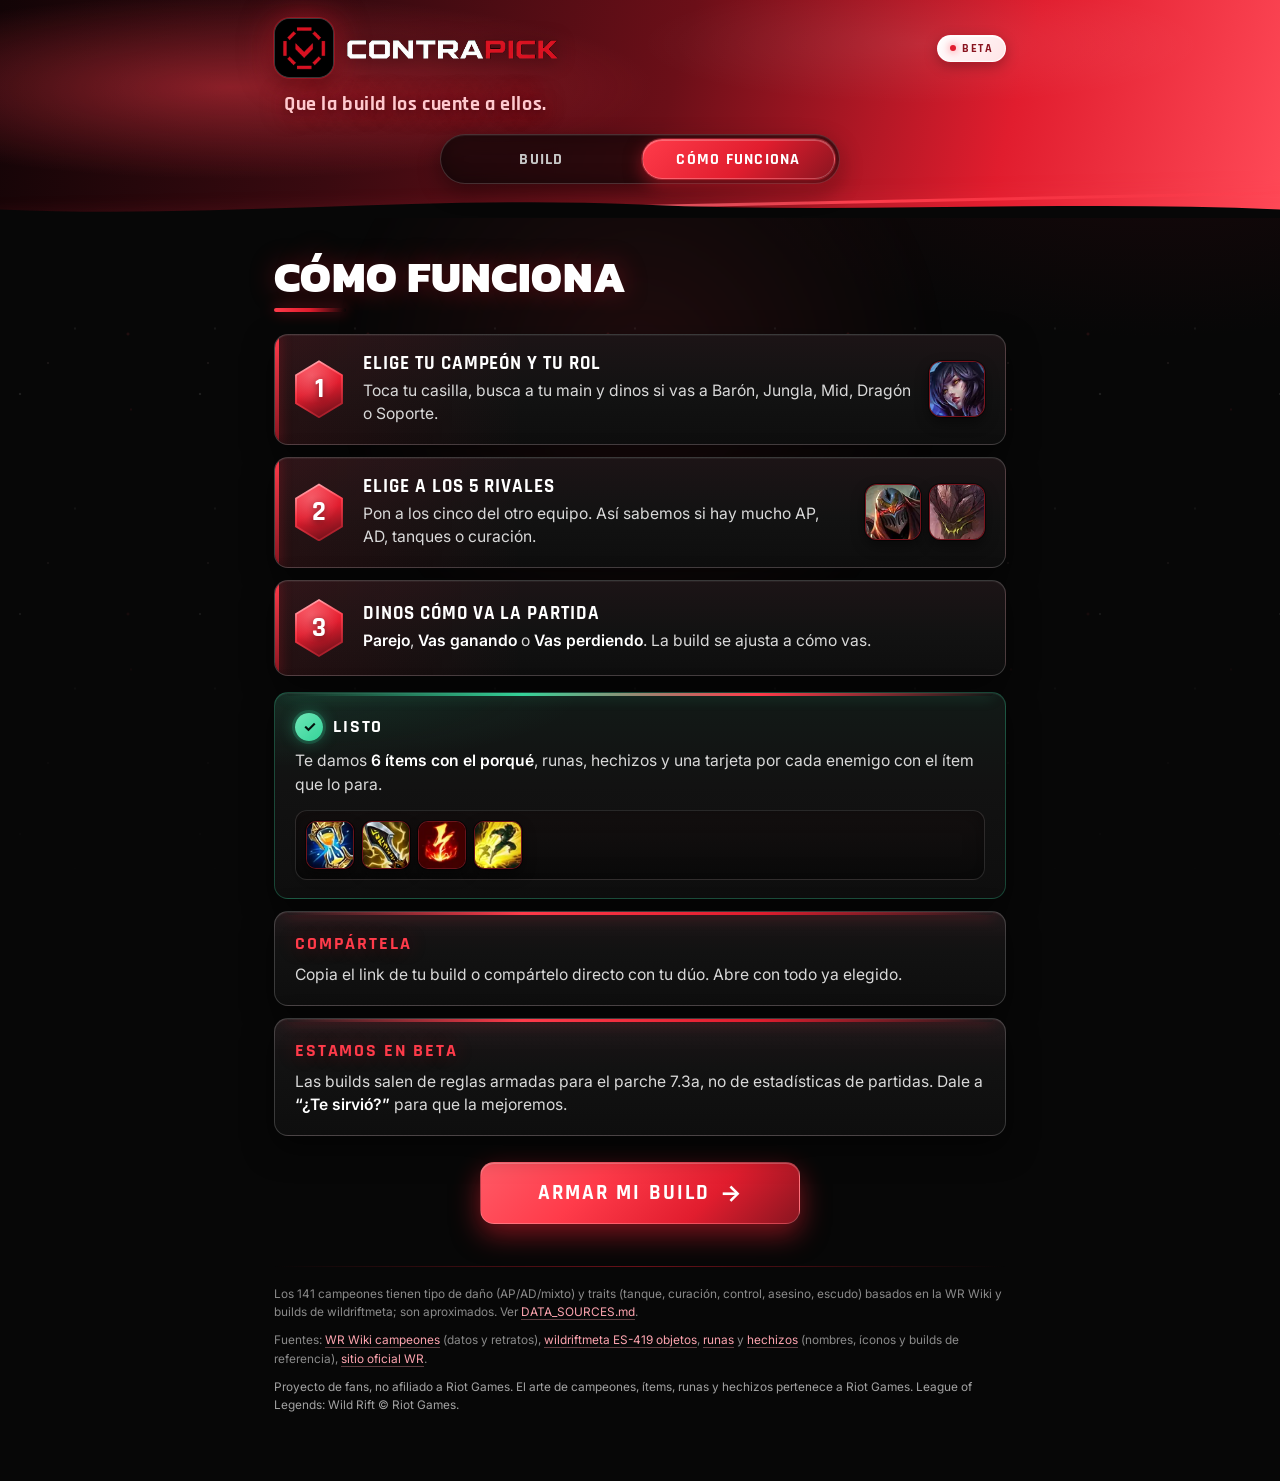
==== commit 2c6d9f1f: "Estilo página Cómo funciona + tabs segmentadas, slots enemigos en móvil (1..5), nota pregame, footer" ====
--- a/como-funciona.html
+++ b/como-funciona.html
@@ -21,7 +21,7 @@
   <link rel="icon" href="assets/icon-mira-32.png" type="image/png" sizes="32x32" />
   <link rel="apple-touch-icon" href="assets/icon-mira-180.png" sizes="180x180" />
   <link rel="icon" href="assets/icon-mira-512.png" type="image/png" sizes="512x512" />
-  <link rel="stylesheet" href="styles.css?v=25" />
+  <link rel="stylesheet" href="styles.css?v=26" />
 </head>
 <body>
   <div class="ambient-bg" aria-hidden="true">
--- a/styles.css
+++ b/styles.css
@@ -929,7 +929,7 @@
   line-height: 1.55;
 }
 footer p { margin: 0 0 10px; }
-footer p:last-child { margin-bottom: 0; color: #737373; }
+footer p:last-child { margin-bottom: 0; color: var(--muted); }
 footer a {
   color: #fda4af;
   text-decoration: none;
@@ -1594,109 +1594,440 @@
 }
 .feedback__msg--err { color: #fecaca; }
 
-/* ===== Tabs (Build / Cómo funciona) ===== */
-.tabs {
-  display: flex;
+/* ===== Tabs (Build / Cómo funciona): control segmentado ===== */
+.site-header .tabs {
+  display: grid;
+  grid-template-columns: 1fr 1fr;
+  gap: 4px;
+  width: calc(100% - 28px);
+  max-width: 400px;
+  margin: 16px auto 0;
+  padding: 4px;
+  border-radius: 999px;
+  background: rgba(7, 7, 7, 0.62);
+  border: 1px solid rgba(255, 255, 255, 0.16);
+  box-shadow:
+    0 8px 22px rgba(0, 0, 0, 0.4),
+    inset 0 1px 0 rgba(255, 255, 255, 0.06),
+    inset 0 0 18px rgba(0, 0, 0, 0.35);
+  -webkit-backdrop-filter: blur(6px);
+  backdrop-filter: blur(6px);
+}
+.tab {
+  display: flex;
+  align-items: center;
   justify-content: center;
-  gap: 8px;
-  margin-top: 14px;
-  flex-wrap: wrap;
-}
-.tab {
+  min-height: 40px;
+  padding: 8px 14px;
+  border-radius: 999px;
+  border: 1px solid transparent;
   font-family: var(--font-display);
   font-weight: 700;
-  font-size: 1.02rem;
-  letter-spacing: 0.04em;
-  text-transform: uppercase;
-  color: #fff;
+  font-size: 0.98rem;
+  line-height: 1.1;
+  letter-spacing: 0.08em;
+  text-transform: uppercase;
+  text-align: center;
+  white-space: nowrap;
+  color: #c8c8c8;
   text-decoration: none;
-  padding: 8px 18px;
-  border-radius: 999px;
-  border: 1px solid rgba(255, 255, 255, 0.35);
-  background: rgba(0, 0, 0, 0.28);
-  transition: background 0.15s ease, border-color 0.15s ease;
-}
-.tab:hover, .tab:focus-visible { border-color: #fff; background: rgba(0, 0, 0, 0.45); }
-.tab--active, .tab[aria-current="page"] {
-  background: #fff;
-  color: var(--red-deep);
-  border-color: #fff;
+  transition: background 0.15s ease, color 0.15s ease, border-color 0.15s ease, box-shadow 0.15s ease;
+}
+.tab:hover {
+  color: #fff;
+  background: rgba(255, 255, 255, 0.06);
+  border-color: rgba(255, 255, 255, 0.14);
+}
+.tab:focus-visible {
+  outline: 2px solid #fff;
+  outline-offset: 2px;
+}
+.tab--active,
+.tab[aria-current="page"],
+.tab--active:hover {
+  color: #fff;
+  background: linear-gradient(135deg, var(--red-bright), var(--red) 55%, var(--red-deep));
+  border-color: rgba(255, 255, 255, 0.22);
+  box-shadow:
+    0 0 0 1px rgba(255, 59, 74, 0.35),
+    0 6px 18px rgba(225, 29, 46, 0.55),
+    inset 0 1px 0 rgba(255, 255, 255, 0.25);
+}
+@media (max-width: 360px) {
+  .tab { font-size: 0.9rem; letter-spacing: 0.05em; padding: 8px 10px; }
 }
 
 /* ===== Página Cómo funciona ===== */
-.how { padding: 22px 0 8px; color: var(--ink); }
+.how { padding: 18px 0 4px; color: var(--ink); }
 .how__title {
+  position: relative;
   font-family: var(--font-brand);
-  font-size: clamp(2rem, 8vw, 2.8rem);
+  font-weight: 800;
+  font-size: clamp(1.9rem, 8vw, 2.7rem);
   line-height: 1.05;
-  margin: 0 0 18px;
-  text-transform: uppercase;
-}
-.how__steps { list-style: none; margin: 0 0 18px; padding: 0; display: grid; gap: 12px; }
+  letter-spacing: 0.01em;
+  margin: 0 0 22px;
+  padding-bottom: 12px;
+  text-transform: uppercase;
+  color: #fff;
+  text-shadow: 0 0 26px rgba(225, 29, 46, 0.35);
+}
+.how__title::after {
+  content: "";
+  position: absolute;
+  left: 0;
+  bottom: 0;
+  width: 72px;
+  height: 4px;
+  border-radius: 4px;
+  background: linear-gradient(90deg, var(--red-bright), var(--red), transparent);
+  box-shadow: 0 0 14px rgba(225, 29, 46, 0.6);
+}
+
+/* Pasos */
+.how__steps {
+  list-style: none;
+  margin: 0 0 16px;
+  padding: 0;
+  display: grid;
+  gap: 12px;
+}
 .how__step {
-  display: flex;
+  position: relative;
+  display: grid;
+  grid-template-columns: 52px minmax(0, 1fr) auto;
+  grid-template-areas: "num body media";
   align-items: center;
-  gap: 14px;
-  background: var(--card);
+  column-gap: 14px;
+  row-gap: 10px;
+  padding: 16px 16px 16px 14px;
+  background:
+    linear-gradient(90deg, rgba(225, 29, 46, 0.1), transparent 34%),
+    linear-gradient(180deg, #1c1416 0%, var(--card) 55%, #0e0e0e 100%);
   border: 1px solid var(--line-strong);
   border-radius: var(--radius);
-  padding: 14px;
-}
+  box-shadow:
+    0 12px 30px rgba(0, 0, 0, 0.5),
+    inset 0 1px 0 rgba(255, 255, 255, 0.05);
+  overflow: hidden;
+}
+.how__step::before {
+  content: "";
+  position: absolute;
+  left: 0;
+  top: 0;
+  bottom: 0;
+  width: 4px;
+  background: linear-gradient(180deg, var(--red-bright), var(--red-deep));
+  box-shadow: 0 0 12px rgba(225, 29, 46, 0.5);
+}
+/* Badge hexagonal (mismo hex que los slots) */
 .how__num {
-  flex: 0 0 44px;
-  height: 44px;
+  grid-area: num;
+  position: relative;
+  isolation: isolate;
+  width: 52px;
+  height: 58px;
   display: grid;
   place-items: center;
-  border-radius: 50%;
-  background: var(--red);
-  color: #fff;
-  font-family: var(--font-brand);
-  font-size: 1.4rem;
-  box-shadow: var(--glow-red);
-}
-.how__step-body { flex: 1 1 auto; min-width: 0; }
-.how__step-title { margin: 0 0 4px; font-size: 1.25rem; line-height: 1.2; color: #fff; }
-.how__step-text, .how__block p { margin: 0; font-size: 1.08rem; line-height: 1.45; color: #f5f5f5; }
-.how__imgs, .how__icons { display: flex; gap: 6px; flex-shrink: 0; }
-.how__icons { margin-top: 12px; flex-wrap: wrap; }
+  clip-path: polygon(50% 0%, 96% 25%, 96% 75%, 50% 100%, 4% 75%, 4% 25%);
+  background: linear-gradient(160deg, #ffc9ce, var(--red-bright) 45%, var(--red-deep));
+  color: #fff;
+  font-family: var(--font-display);
+  font-weight: 700;
+  font-size: 1.75rem;
+  line-height: 1;
+  text-shadow: 0 2px 6px rgba(0, 0, 0, 0.45);
+}
+.how__num::before {
+  content: "";
+  position: absolute;
+  inset: 2px;
+  z-index: -1;
+  clip-path: inherit;
+  background:
+    radial-gradient(circle at 35% 25%, rgba(255, 255, 255, 0.22), transparent 55%),
+    linear-gradient(160deg, var(--red-bright), var(--red) 50%, var(--red-darker));
+}
+.how__step-body { grid-area: body; min-width: 0; }
+.how__step-title {
+  margin: 0 0 4px;
+  font-family: var(--font-display);
+  font-weight: 700;
+  font-size: 1.2rem;
+  line-height: 1.15;
+  letter-spacing: 0.05em;
+  text-transform: uppercase;
+  color: #fff;
+}
+.how__step-text,
+.how__block p {
+  margin: 0;
+  font-size: 0.98rem;
+  line-height: 1.5;
+  color: #d9d9d9;
+}
+.how__step-text strong,
+.how__block p strong { color: #fff; font-weight: 600; }
+.how__step > .how__img,
+.how__imgs { grid-area: media; }
+.how__imgs, .how__icons { display: flex; gap: 8px; }
 .how__img {
+  display: block;
   width: 56px;
   height: 56px;
-  border-radius: 10px;
+  border-radius: 12px;
   border: 1px solid var(--line-strong);
   object-fit: cover;
   flex-shrink: 0;
-  background: #000;
-}
-.how__icons .how__img { width: 48px; height: 48px; }
+  background: #0c0c0c;
+  box-shadow: 0 0 0 1px rgba(0, 0, 0, 0.5), 0 6px 14px rgba(0, 0, 0, 0.45);
+}
+.how__step .how__img { border-color: rgba(225, 29, 46, 0.5); }
+
+/* Bloques */
 .how__block {
-  background: var(--card);
+  position: relative;
+  margin: 0 0 12px;
+  padding: 18px 16px 16px;
+  background:
+    linear-gradient(180deg, rgba(255, 255, 255, 0.03), transparent 28%),
+    linear-gradient(180deg, #1c1416 0%, var(--card) 42%, #0e0e0e 100%);
   border: 1px solid var(--line-strong);
-  border-left: 4px solid var(--red);
   border-radius: var(--radius);
-  padding: 14px 16px;
-  margin: 0 0 12px;
-}
-.how__block-title { margin: 0 0 6px; font-size: 1.3rem; color: #fff; }
+  box-shadow:
+    0 12px 30px rgba(0, 0, 0, 0.5),
+    inset 0 1px 0 rgba(255, 255, 255, 0.06);
+  overflow: hidden;
+}
+.how__block::before {
+  content: "";
+  position: absolute;
+  left: 12px;
+  right: 12px;
+  top: 0;
+  height: 3px;
+  border-radius: 0 0 4px 4px;
+  background: linear-gradient(90deg, transparent, var(--red-bright), var(--red), transparent);
+  box-shadow: 0 0 14px rgba(225, 29, 46, 0.55);
+}
+.how__block-title {
+  display: flex;
+  align-items: center;
+  gap: 10px;
+  margin: 0 0 8px;
+  font-family: var(--font-display);
+  font-weight: 700;
+  font-size: 1.15rem;
+  letter-spacing: 0.1em;
+  text-transform: uppercase;
+  color: var(--red-bright);
+  text-shadow: 0 0 18px rgba(225, 29, 46, 0.35);
+}
+/* Bloque "Listo": acento verde de check */
+.how__block--done {
+  border-color: rgba(52, 211, 153, 0.28);
+  background:
+    radial-gradient(ellipse 70% 60% at 0% 0%, rgba(52, 211, 153, 0.1), transparent 60%),
+    linear-gradient(180deg, #121a17 0%, var(--card) 45%, #0e0e0e 100%);
+}
+.how__block--done::before {
+  background: linear-gradient(90deg, transparent, var(--good), var(--red-bright), transparent);
+  box-shadow: 0 0 14px rgba(52, 211, 153, 0.4);
+}
+.how__block--done .how__block-title {
+  color: #fff;
+  text-shadow: none;
+}
+.how__block--done .how__block-title::before {
+  content: "✓";
+  display: grid;
+  place-items: center;
+  flex: 0 0 auto;
+  width: 28px;
+  height: 28px;
+  border-radius: 50%;
+  font-family: var(--font-body);
+  font-size: 0.95rem;
+  font-weight: 700;
+  letter-spacing: 0;
+  color: #04120c;
+  background: linear-gradient(135deg, #6ee7b7, var(--good));
+  box-shadow: 0 0 0 3px rgba(52, 211, 153, 0.18), 0 0 16px rgba(52, 211, 153, 0.45);
+}
+.how__icons {
+  flex-wrap: wrap;
+  margin-top: 14px;
+  padding: 10px;
+  background: linear-gradient(180deg, #141010, #0a0a0a);
+  border: 1px solid var(--line);
+  border-radius: 12px;
+  box-shadow: inset 0 0 20px rgba(0, 0, 0, 0.35);
+}
+.how__icons .how__img {
+  width: 48px;
+  height: 48px;
+  border-radius: 10px;
+  border-color: rgba(225, 29, 46, 0.45);
+}
+
+/* CTA (mismo estilo que "Ver build recomendado") */
 .how__cta {
-  display: block;
-  text-align: center;
-  margin: 20px 0 8px;
+  display: flex;
+  align-items: center;
+  justify-content: center;
+  gap: 10px;
+  width: 100%;
+  margin: 22px 0 6px;
   padding: 16px 20px;
-  border-radius: var(--radius);
-  background: var(--red);
-  color: #fff;
-  font-family: var(--font-brand);
-  font-size: 1.35rem;
-  letter-spacing: 0.04em;
+  border-radius: 14px;
+  border: 1px solid rgba(255, 255, 255, 0.18);
+  background: linear-gradient(135deg, #ff5a66 0%, var(--red-bright) 35%, var(--red) 70%, var(--red-deep) 100%);
+  color: #fff;
+  font-family: var(--font-display);
+  font-weight: 700;
+  font-size: clamp(1.1rem, 4vw, 1.3rem);
+  letter-spacing: 0.1em;
   text-transform: uppercase;
   text-decoration: none;
-  box-shadow: var(--glow-red);
-}
-.how__cta:hover, .how__cta:focus-visible { background: var(--red-bright); }
-@media (max-width: 420px) {
-  .how__step { flex-wrap: wrap; }
-  .how__step-body { flex-basis: calc(100% - 58px); }
-  .how__imgs, .how__step > .how__img { margin-left: 58px; }
-  .how__img { width: 48px; height: 48px; }
-}
+  box-shadow:
+    0 10px 28px rgba(225, 29, 46, 0.55),
+    inset 0 1px 0 rgba(255, 255, 255, 0.25);
+  transition: transform 0.12s ease, box-shadow 0.15s ease, filter 0.15s ease;
+}
+.how__cta::after {
+  content: "→";
+  font-family: var(--font-body);
+  font-size: 1.1em;
+  letter-spacing: 0;
+  transition: transform 0.15s ease;
+}
+.how__cta:hover,
+.how__cta:focus-visible {
+  filter: brightness(1.08);
+  box-shadow:
+    0 0 28px rgba(255, 59, 74, 0.65),
+    0 12px 32px rgba(225, 29, 46, 0.6),
+    inset 0 1px 0 rgba(255, 255, 255, 0.3);
+}
+.how__cta:hover::after { transform: translateX(3px); }
+.how__cta:focus-visible { outline: 2px solid #fff; outline-offset: 3px; }
+.how__cta:active { transform: scale(0.985); }
+
+@media (max-width: 520px) {
+  .how__step {
+    grid-template-columns: 46px minmax(0, 1fr);
+    grid-template-areas:
+      "num body"
+      ".   media";
+    align-items: start;
+    column-gap: 12px;
+    padding: 14px 14px 14px 12px;
+  }
+  .how__num { width: 46px; height: 52px; font-size: 1.55rem; }
+  .how__step-title { font-size: 1.12rem; }
+  .how__step .how__img { width: 48px; height: 48px; border-radius: 10px; }
+  .how__icons .how__img { width: 44px; height: 44px; }
+}
+@media (min-width: 640px) {
+  .how { padding-top: 26px; }
+  .how__step { padding: 18px 20px 18px 18px; column-gap: 18px; }
+  .how__block { padding: 20px 20px 18px; }
+  .how__cta { width: fit-content; min-width: 320px; margin: 26px auto 6px; padding: 16px 40px; }
+}
+
+/* ===== Slots en móvil: más aire y "1".."5" en vez de "Rival N" ===== */
+.enemy-slots { counter-reset: rival; }
+.enemy-slots .slot { counter-increment: rival; }
+@media (max-width: 520px) {
+  .draft { grid-template-columns: minmax(0, 1fr); gap: 12px; }
+  .slot-me {
+    width: 100%;
+    flex-direction: row;
+    min-height: 0;
+    justify-content: flex-start;
+    padding: 10px;
+    gap: 12px;
+  }
+  .slot-me .slot-name { font-size: 0.95rem; }
+  .slot-me .slot-empty,
+  .slot-me .slot-img { width: 64px; height: 64px; }
+  .slot-me .dmg { top: 8px; right: 8px; }
+
+  .enemy-slots { gap: 6px; }
+  .side-enemy .slot {
+    min-height: 0;
+    padding: 9px 3px 7px;
+    gap: 6px;
+  }
+  .side-enemy .slot-empty,
+  .side-enemy .slot-img { width: 46px; height: 46px; }
+  /* Texto "Rival N" oculto (el botón ya tiene aria-label); mostramos solo el número */
+  .side-enemy .slot-name.muted {
+    font-size: 0;
+    line-height: 0;
+  }
+  .side-enemy .slot-name.muted::after {
+    content: counter(rival);
+    font-family: var(--font-display);
+    font-weight: 700;
+    font-size: 0.9rem;
+    line-height: 1.1;
+    letter-spacing: 0.04em;
+    color: #fca5a5;
+  }
+  /* Nombre del campeón: Rajdhani (más angosta), hasta 2 líneas */
+  .side-enemy .slot-name:not(.muted) {
+    width: 100%;
+    font-family: var(--font-display);
+    font-weight: 700;
+    font-size: 0.78rem;
+    letter-spacing: 0.01em;
+    line-height: 1.05;
+    white-space: normal;
+    overflow-wrap: anywhere;
+    -webkit-hyphens: auto;
+    hyphens: auto;
+    display: -webkit-box;
+    -webkit-line-clamp: 2;
+    -webkit-box-orient: vertical;
+  }
+  .side-enemy .slot .dmg {
+    top: 3px;
+    right: 3px;
+    font-size: 0.54rem;
+    padding: 0 3px;
+    border-radius: 5px;
+  }
+}
+
+/* ===== Nota bajo "Runas" (se eligen antes de la partida) ===== */
+.pregame-note {
+  display: flex;
+  align-items: center;
+  gap: 7px;
+  margin: -4px 0 10px;
+  padding: 2px 0 2px 9px;
+  border-left: 2px solid var(--red);
+  font-family: var(--font-body);
+  font-size: 0.78rem;
+  font-weight: 500;
+  line-height: 1.35;
+  color: var(--muted);
+}
+.pregame-note::before {
+  content: "i";
+  display: grid;
+  place-items: center;
+  flex: 0 0 auto;
+  width: 15px;
+  height: 15px;
+  border-radius: 50%;
+  border: 1px solid rgba(255, 59, 74, 0.55);
+  color: #fca5a5;
+  font-family: var(--font-display);
+  font-size: 0.66rem;
+  font-weight: 700;
+  line-height: 1;
+}
+.feedback__btn { min-width: 88px; }
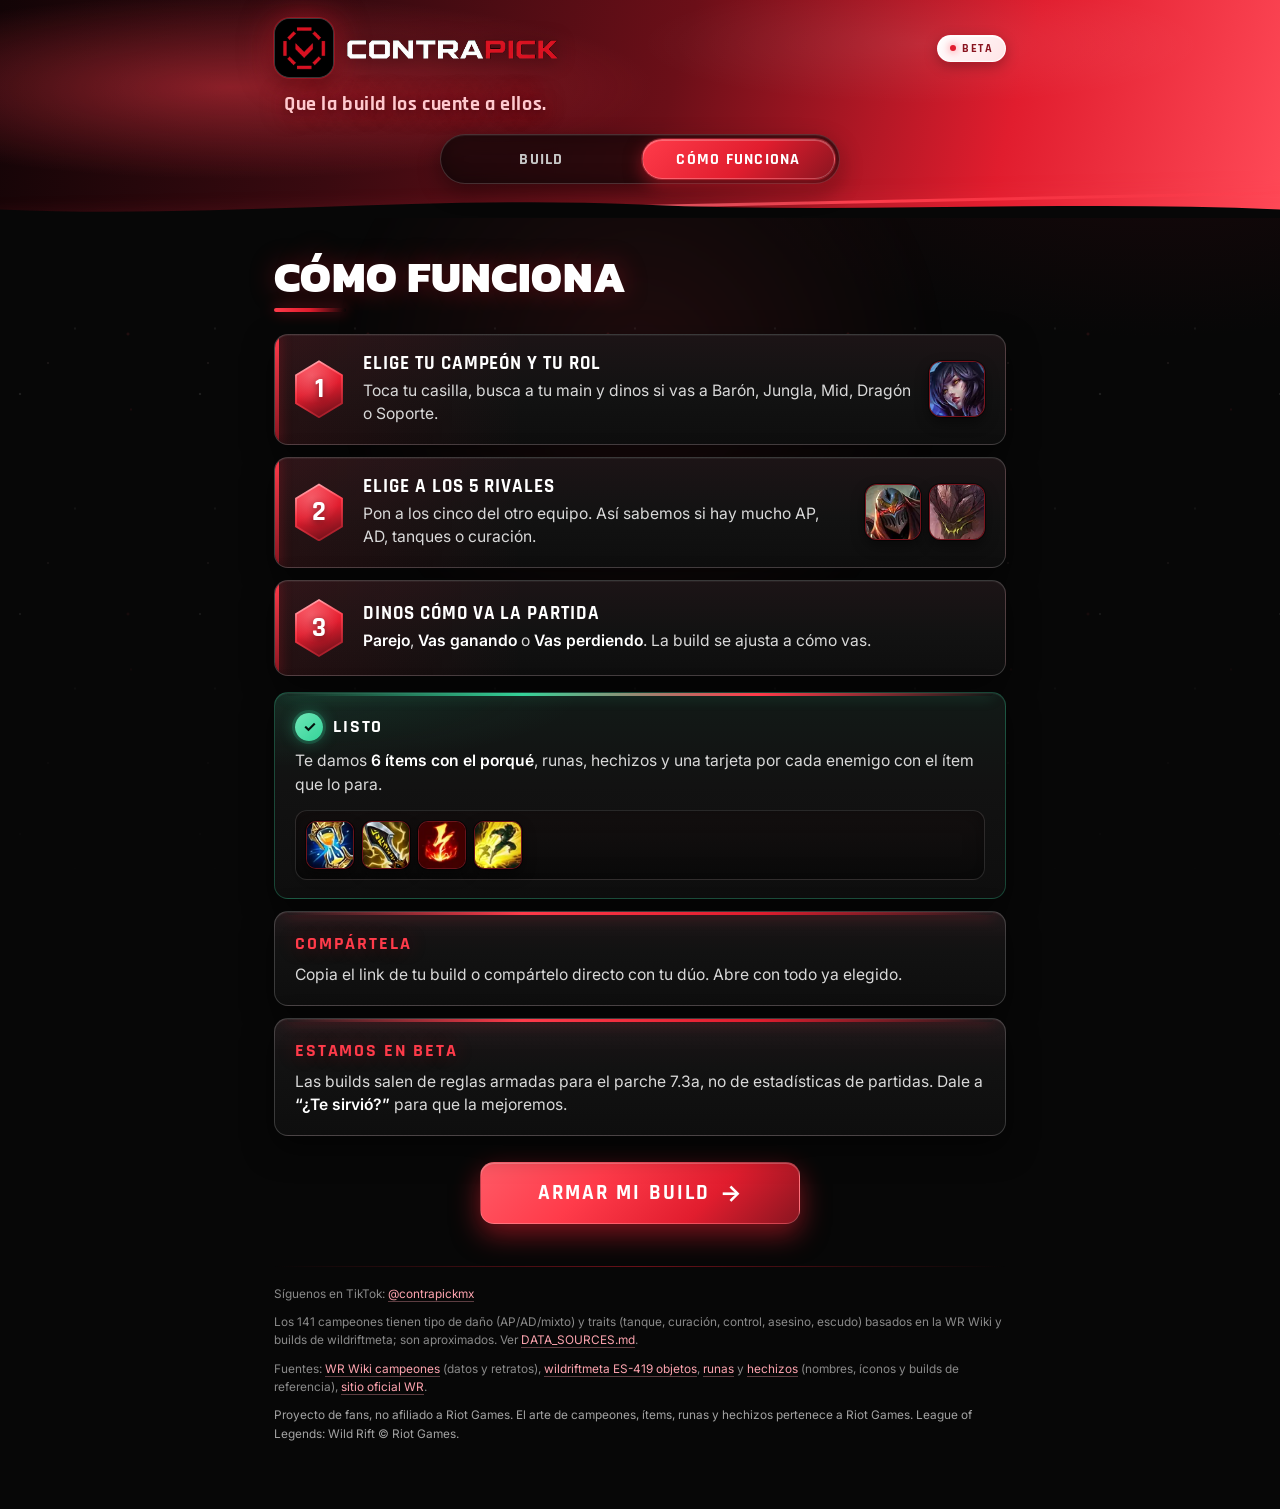
==== commit f8d5bf7c: "Footer: link a TikTok @contrapickmx" ====
--- a/como-funciona.html
+++ b/como-funciona.html
@@ -103,6 +103,7 @@
     </main>
 
     <footer>
+      <p class="footer-social">Síguenos en TikTok: <a href="https://www.tiktok.com/@contrapickmx" rel="noopener" target="_blank">@contrapickmx</a></p>
       <p>Los 141 campeones tienen tipo de daño (AP/AD/mixto) y traits (tanque, curación, control, asesino, escudo) basados en la WR Wiki y builds de wildriftmeta; son aproximados. Ver <a href="DATA_SOURCES.md">DATA_SOURCES.md</a>.</p>
       <p>Fuentes: <a href="https://wiki.leagueoflegends.com/en-us/WR:Champion" rel="noopener">WR Wiki campeones</a> (datos y retratos),
         <a href="https://www.wildriftmeta.com/es-419/items/" rel="noopener">wildriftmeta ES-419 objetos</a>, <a href="https://www.wildriftmeta.com/es-419/runes/" rel="noopener">runas</a> y <a href="https://www.wildriftmeta.com/es-419/summoner-spells/" rel="noopener">hechizos</a> (nombres, íconos y builds de referencia),
